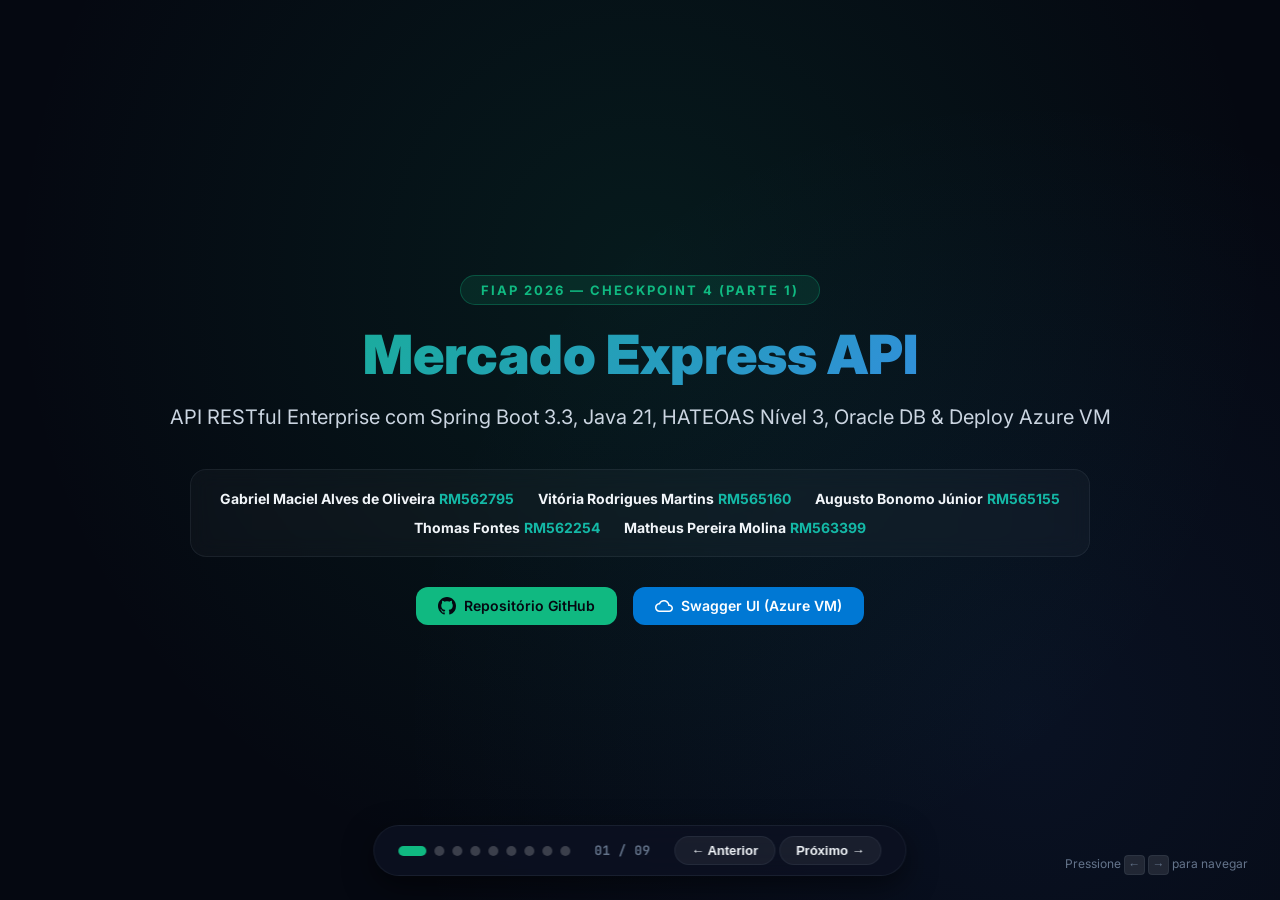
==== index.html @ 2fcf2239 "feat: adicionar site de apresentacao interativo em HTML" ====
<!DOCTYPE html>
<html lang="pt-BR">
<head>
  <meta charset="UTF-8">
  <meta name="viewport" content="width=device-width, initial-scale=1.0">
  <title>Mercado Express API — Apresentação Checkpoint 4 FIAP</title>
  <link rel="preconnect" href="https://fonts.googleapis.com">
  <link href="https://fonts.googleapis.com/css2?family=Inter:wght@300;400;500;600;700;800;900&family=JetBrains+Mono:wght@400;500;600&display=swap" rel="stylesheet">
  <style>
    *, *::before, *::after { box-sizing: border-box; margin: 0; padding: 0; }

    :root {
      --bg-primary: #050811;
      --bg-secondary: #0c1122;
      --bg-card: #121a30;
      --bg-code: #070b14;
      --text-primary: #f1f5f9;
      --text-secondary: #cbd5e1;
      --text-muted: #64748b;
      --accent-green: #10b981;
      --accent-teal: #14b8a6;
      --accent-blue: #3b82f6;
      --accent-purple: #a855f7;
      --accent-amber: #f59e0b;
      --accent-red: #ef4444;
      --gradient-brand: linear-gradient(135deg, #10b981, #3b82f6);
      --gradient-azure: linear-gradient(135deg, #0078d4, #00bcf2);
      --gradient-purple: linear-gradient(135deg, #a855f7, #ec4899);
      --border-subtle: rgba(148, 163, 184, 0.1);
      --shadow-glow: 0 0 50px rgba(16, 185, 129, 0.15);
    }

    html, body {
      width: 100%; height: 100%;
      font-family: 'Inter', -apple-system, sans-serif;
      background: var(--bg-primary);
      color: var(--text-primary);
      overflow: hidden;
    }

    .presentation {
      width: 100%; height: 100%;
      position: relative;
    }

    .slide {
      position: absolute;
      inset: 0;
      display: flex;
      flex-direction: column;
      justify-content: center;
      align-items: center;
      padding: 50px 80px;
      opacity: 0;
      transform: translateX(50px);
      transition: opacity 0.5s cubic-bezier(0.4, 0, 0.2, 1), transform 0.5s cubic-bezier(0.4, 0, 0.2, 1);
      pointer-events: none;
      overflow-y: auto;
    }

    .slide.active {
      opacity: 1;
      transform: translateX(0);
      pointer-events: all;
    }

    .slide-inner {
      max-width: 1150px;
      width: 100%;
    }

    /* ===== COVER SLIDE ===== */
    .slide-cover {
      text-align: center;
      background: radial-gradient(circle at 50% 30%, rgba(16, 185, 129, 0.1) 0%, transparent 70%),
                  radial-gradient(circle at 80% 80%, rgba(59, 130, 246, 0.08) 0%, transparent 50%);
    }

    .cover-badge {
      display: inline-block;
      padding: 6px 20px;
      border-radius: 50px;
      background: rgba(16, 185, 129, 0.12);
      border: 1px solid rgba(16, 185, 129, 0.3);
      color: var(--accent-green);
      font-size: 13px;
      font-weight: 700;
      letter-spacing: 2px;
      text-transform: uppercase;
      margin-bottom: 20px;
    }

    .cover-title {
      font-size: 54px;
      font-weight: 900;
      line-height: 1.1;
      background: var(--gradient-brand);
      -webkit-background-clip: text;
      -webkit-text-fill-color: transparent;
      margin-bottom: 16px;
    }

    .cover-subtitle {
      font-size: 20px;
      color: var(--text-secondary);
      font-weight: 400;
      line-height: 1.6;
      margin-bottom: 36px;
    }

    .cover-authors {
      display: flex;
      flex-wrap: wrap;
      justify-content: center;
      gap: 12px 24px;
      max-width: 900px;
      margin: 0 auto 30px auto;
      padding: 20px 28px;
      background: rgba(255, 255, 255, 0.03);
      border: 1px solid var(--border-subtle);
      border-radius: 16px;
      backdrop-filter: blur(10px);
    }

    .cover-author {
      font-size: 14px;
      color: var(--text-muted);
      font-weight: 500;
    }

    .cover-author strong {
      color: var(--text-primary);
    }

    .cover-author span {
      color: var(--accent-teal);
      font-weight: 700;
    }

    .cover-links {
      display: flex;
      justify-content: center;
      gap: 16px;
    }

    .btn-link {
      display: inline-flex;
      align-items: center;
      gap: 8px;
      padding: 10px 22px;
      border-radius: 12px;
      font-size: 14px;
      font-weight: 600;
      text-decoration: none;
      transition: all 0.3s ease;
    }

    .btn-primary {
      background: var(--accent-green);
      color: #050811;
    }

    .btn-primary:hover {
      box-shadow: 0 0 20px rgba(16, 185, 129, 0.4);
      transform: translateY(-2px);
    }

    .btn-azure {
      background: #0078d4;
      color: #fff;
    }

    .btn-azure:hover {
      box-shadow: 0 0 20px rgba(0, 120, 212, 0.4);
      transform: translateY(-2px);
    }

    /* ===== CONTENT SLIDES ===== */
    .section-label {
      font-size: 12px;
      font-weight: 800;
      letter-spacing: 3px;
      text-transform: uppercase;
      color: var(--accent-green);
      margin-bottom: 8px;
    }

    .slide-title {
      font-size: 34px;
      font-weight: 800;
      line-height: 1.2;
      margin-bottom: 24px;
    }

    .highlight-gradient {
      background: var(--gradient-brand);
      -webkit-background-clip: text;
      -webkit-text-fill-color: transparent;
    }

    .highlight-azure {
      background: var(--gradient-azure);
      -webkit-background-clip: text;
      -webkit-text-fill-color: transparent;
    }

    .cards-grid {
      display: grid;
      grid-template-columns: repeat(auto-fit, minmax(300px, 1fr));
      gap: 20px;
    }

    .card {
      background: var(--bg-card);
      border: 1px solid var(--border-subtle);
      border-radius: 16px;
      padding: 24px;
      transition: all 0.3s ease;
    }

    .card:hover {
      border-color: rgba(16, 185, 129, 0.3);
      transform: translateY(-4px);
      box-shadow: 0 10px 30px rgba(0, 0, 0, 0.3);
    }

    .card-icon {
      font-size: 32px;
      margin-bottom: 12px;
    }

    .card-title {
      font-size: 18px;
      font-weight: 700;
      margin-bottom: 8px;
      color: var(--text-primary);
    }

    .card-text {
      font-size: 14px;
      color: var(--text-secondary);
      line-height: 1.6;
    }

    /* Code Blocks */
    .code-container {
      background: var(--bg-code);
      border: 1px solid var(--border-subtle);
      border-radius: 12px;
      padding: 20px;
      font-family: 'JetBrains Mono', monospace;
      font-size: 13px;
      color: #94a3b8;
      overflow-x: auto;
      line-height: 1.6;
    }

    .code-keyword { color: #f43f5e; font-weight: 600; }
    .code-string { color: #10b981; }
    .code-number { color: #f59e0b; }
    .code-property { color: #38bdf8; }

    /* Tables */
    .tech-table {
      width: 100%;
      border-collapse: collapse;
      background: var(--bg-card);
      border-radius: 16px;
      overflow: hidden;
      border: 1px solid var(--border-subtle);
    }

    .tech-table th, .tech-table td {
      padding: 16px 20px;
      text-align: left;
      border-bottom: 1px solid var(--border-subtle);
      font-size: 14px;
    }

    .tech-table th {
      background: rgba(255, 255, 255, 0.04);
      color: var(--accent-green);
      font-weight: 700;
      text-transform: uppercase;
      font-size: 12px;
      letter-spacing: 1px;
    }

    .badge-method {
      padding: 4px 10px;
      border-radius: 6px;
      font-weight: 800;
      font-size: 11px;
      font-family: 'JetBrains Mono', monospace;
    }

    .get { background: rgba(59, 130, 246, 0.2); color: #60a5fa; border: 1px solid rgba(59, 130, 246, 0.4); }
    .post { background: rgba(16, 185, 129, 0.2); color: #34d399; border: 1px solid rgba(16, 185, 129, 0.4); }
    .put { background: rgba(245, 158, 11, 0.2); color: #fbbf24; border: 1px solid rgba(245, 158, 11, 0.4); }
    .patch { background: rgba(168, 85, 247, 0.2); color: #c084fc; border: 1px solid rgba(168, 85, 247, 0.4); }
    .delete { background: rgba(239, 68, 68, 0.2); color: #f87171; border: 1px solid rgba(239, 68, 68, 0.4); }

    /* Images grid */
    .img-grid {
      display: grid;
      grid-template-columns: repeat(auto-fit, minmax(320px, 1fr));
      gap: 16px;
    }

    .img-card {
      background: var(--bg-card);
      border: 1px solid var(--border-subtle);
      border-radius: 12px;
      overflow: hidden;
    }

    .img-card img {
      width: 100%;
      height: 180px;
      object-fit: cover;
      border-bottom: 1px solid var(--border-subtle);
    }

    .img-caption {
      padding: 12px 16px;
      font-size: 13px;
      font-weight: 600;
      color: var(--text-secondary);
    }

    /* Navigation Bar */
    .nav-bar {
      position: absolute;
      bottom: 24px;
      left: 50%;
      transform: translateX(-50%);
      display: flex;
      align-items: center;
      gap: 24px;
      background: rgba(12, 17, 34, 0.85);
      border: 1px solid var(--border-subtle);
      padding: 10px 24px;
      border-radius: 50px;
      backdrop-filter: blur(16px);
      box-shadow: 0 10px 30px rgba(0, 0, 0, 0.5);
      z-index: 100;
    }

    .nav-dots {
      display: flex;
      gap: 8px;
    }

    .nav-dot {
      width: 10px;
      height: 10px;
      border-radius: 50%;
      background: rgba(255, 255, 255, 0.2);
      cursor: pointer;
      transition: all 0.3s ease;
    }

    .nav-dot.active {
      background: var(--accent-green);
      width: 28px;
      border-radius: 10px;
    }

    .nav-counter {
      font-size: 13px;
      font-weight: 700;
      color: var(--text-muted);
      font-family: 'JetBrains Mono', monospace;
    }

    .nav-btn {
      background: rgba(255, 255, 255, 0.06);
      border: 1px solid var(--border-subtle);
      color: var(--text-primary);
      padding: 6px 16px;
      border-radius: 20px;
      font-size: 13px;
      font-weight: 600;
      cursor: pointer;
      transition: all 0.2s ease;
    }

    .nav-btn:hover {
      background: rgba(16, 185, 129, 0.2);
      color: var(--accent-green);
      border-color: rgba(16, 185, 129, 0.4);
    }

    .kbd-hint {
      position: absolute;
      bottom: 28px;
      right: 32px;
      font-size: 12px;
      color: var(--text-muted);
    }

    kbd {
      background: rgba(255, 255, 255, 0.1);
      padding: 2px 6px;
      border-radius: 4px;
      border: 1px solid var(--border-subtle);
      font-family: monospace;
    }
  </style>
</head>
<body>

  <div class="presentation">

    <!-- ========== SLIDE 1: CAPA ========== -->
    <div class="slide slide-cover active">
      <div class="slide-inner">
        <div class="cover-badge">FIAP 2026 — Checkpoint 4 (Parte 1)</div>
        <h1 class="cover-title">Mercado Express API</h1>
        <p class="cover-subtitle">API RESTful Enterprise com Spring Boot 3.3, Java 21, HATEOAS Nível 3, Oracle DB & Deploy Azure VM</p>
        
        <div class="cover-authors">
          <div class="cover-author"><strong>Gabriel Maciel Alves de Oliveira</strong> <span>RM562795</span></div>
          <div class="cover-author"><strong>Vitória Rodrigues Martins</strong> <span>RM565160</span></div>
          <div class="cover-author"><strong>Augusto Bonomo Júnior</strong> <span>RM565155</span></div>
          <div class="cover-author"><strong>Thomas Fontes</strong> <span>RM562254</span></div>
          <div class="cover-author"><strong>Matheus Pereira Molina</strong> <span>RM563399</span></div>
        </div>

        <div class="cover-links">
          <a href="https://github.com/Gabriel-Maciel06/CpJava4.git" target="_blank" class="btn-link btn-primary">
            <svg width="18" height="18" fill="currentColor" viewBox="0 0 24 24"><path d="M12 0C5.37 0 0 5.37 0 12c0 5.31 3.435 9.795 8.205 11.385.6.105.825-.255.825-.57 0-.285-.015-1.23-.015-2.235-3.015.555-3.795-.735-4.035-1.41-.135-.345-.72-1.41-1.23-1.695-.42-.225-1.02-.78-.015-.795.945-.015 1.62.87 1.845 1.23 1.08 1.815 2.805 1.305 3.495.99.105-.78.42-1.305.765-1.605-2.67-.3-5.46-1.335-5.46-5.925 0-1.305.465-2.385 1.23-3.225-.12-.3-.54-1.53.12-3.18 0 0 1.005-.315 3.3 1.23.96-.27 1.98-.405 3-.405s2.04.135 3 .405c2.295-1.56 3.3-1.23 3.3-1.23.66 1.65.24 2.88.12 3.18.765.84 1.23 1.905 1.23 3.225 0 4.605-2.805 5.625-5.475 5.925.435.375.81 1.095.81 2.22 0 1.605-.015 2.895-.015 3.3 0 .315.225.69.825.57A12.02 12.02 0 0024 12c0-6.63-5.37-12-12-12z"/></svg>
            Repositório GitHub
          </a>
          <a href="http://57.156.33.102:8082/swagger-ui.html" target="_blank" class="btn-link btn-azure">
            <svg width="18" height="18" fill="currentColor" viewBox="0 0 24 24"><path d="M19.35 10.04C18.67 6.59 15.64 4 12 4 9.11 4 6.6 5.64 5.35 8.04 2.34 8.36 0 10.91 0 14c0 3.31 2.69 6 6 6h13c2.76 0 5-2.24 5-5 0-2.64-2.05-4.78-4.65-4.96zM19 18H6c-2.21 0-4-1.79-4-4 0-2.05 1.53-3.76 3.56-3.97l1.07-.11.5-.95C8.08 7.14 9.94 6 12 6c2.62 0 4.88 1.86 5.39 4.43l.3 1.5 1.53.11c1.56.1 2.78 1.41 2.78 2.96 0 1.65-1.35 3-3 3z"/></svg>
            Swagger UI (Azure VM)
          </a>
        </div>
      </div>
    </div>

    <!-- ========== SLIDE 2: VISÃO GERAL ========== -->
    <div class="slide">
      <div class="slide-inner">
        <div class="section-label">01 // ESCOPO DO PROJETO</div>
        <h2 class="slide-title">Visão Geral & Requisitos <span class="highlight-gradient">Mercado Express</span></h2>
        <div class="cards-grid">
          <div class="card">
            <div class="card-icon">🛒</div>
            <div class="card-title">Domínio de Negócio</div>
            <div class="card-text">API completa de gestão de estoque para redes de mercado express de conveniência (produtos de limpeza, hortifruti, vestuário, brinquedos e alimentos).</div>
          </div>
          <div class="card">
            <div class="card-icon">⚡</div>
            <div class="card-title">Porta Obrigatória & Servidor</div>
            <div class="card-text">Servidor web Tomcat configurado na porta <strong>8082</strong> (<span class="inline-code">server.port=8082</span>) atendendo todas as chamadas HTTP.</div>
          </div>
          <div class="card">
            <div class="card-icon">🎯</div>
            <div class="card-title">Operações CRUD Completas</div>
            <div class="card-text">Endpoints em <span class="inline-code">/mercado</span> contemplando todas as operações: Create (POST), Read (GET), Update (PUT/PATCH) e Delete (DELETE).</div>
          </div>
        </div>
      </div>
    </div>

    <!-- ========== SLIDE 3: TECNOLOGIAS ========== -->
    <div class="slide">
      <div class="slide-inner">
        <div class="section-label">02 // STACK TECNOLÓGICA</div>
        <h2 class="slide-title">Ecossistema Spring & <span class="highlight-gradient">Engenharia Java 21</span></h2>
        <table class="tech-table">
          <thead>
            <tr>
              <th>Tecnologia / Framework</th>
              <th>Versão</th>
              <th>Papel na Arquitetura</th>
            </tr>
          </thead>
          <tbody>
            <tr>
              <td><strong>Java LTS</strong></td>
              <td><span class="badge-method get">21.0</span></td>
              <td>Linguagem base com recursos modernos de produtividade.</td>
            </tr>
            <tr>
              <td><strong>Spring Boot (Maven)</strong></td>
              <td><span class="badge-method post">3.3.4</span></td>
              <td>Framework base para rápida inicialização de microsserviços.</td>
            </tr>
            <tr>
              <td><strong>Spring HATEOAS</strong></td>
              <td><span class="badge-method put">RepresentationModel</span></td>
              <td>Suporte a Hipermídia e Nível 3 de Maturidade RESTful.</td>
            </tr>
            <tr>
              <td><strong>Lombok</strong></td>
              <td><span class="badge-method patch">1.18.46</span></td>
              <td>Injeção declarativa de Getters, Setters, Builders e Construtores.</td>
            </tr>
            <tr>
              <td><strong>Oracle Data JPA / H2</strong></td>
              <td><span class="badge-method get">OJDBC11</span></td>
              <td>Mapeamento objeto-relacional com fallback transparente para H2.</td>
            </tr>
            <tr>
              <td><strong>OpenAPI / Swagger UI</strong></td>
              <td><span class="badge-method delete">v3.0</span></td>
              <td>Documentação interativa e testes de endpoints no navegador.</td>
            </tr>
          </tbody>
        </table>
      </div>
    </div>

    <!-- ========== SLIDE 4: HATEOAS MATURIDADE NÍVEL 3 ========== -->
    <div class="slide">
      <div class="slide-inner">
        <div class="section-label">03 // MATURIDADE REST</div>
        <h2 class="slide-title">HATEOAS Nível 3 com <span class="highlight-gradient">MercadoModelAssembler</span></h2>
        <div class="cards-grid">
          <div class="card">
            <div class="card-icon">🏛️</div>
            <div class="card-title">Arquitetura Limpa (Clean Code)</div>
            <div class="card-text">A lógica de geração dos links hipermídia foi 100% desacoplada da camada de serviço e isolada na classe dedicada <span class="inline-code">MercadoModelAssembler</span>.</div>
          </div>
          <div class="card">
            <div class="card-icon">🔗</div>
            <div class="card-title">Hiperlinks Dinâmicos (_links)</div>
            <div class="card-text">Cada produto retornado contém os links RESTful: <span class="inline-code">self</span>, <span class="inline-code">todos-produtos</span>, <span class="inline-code">atualizar</span>, <span class="inline-code">atualizar-parcial</span> e <span class="inline-code">deletar</span>.</div>
          </div>
        </div>
      </div>
    </div>

    <!-- ========== SLIDE 5: MODELO E BANCO ORACLE ========== -->
    <div class="slide">
      <div class="slide-inner">
        <div class="section-label">04 // PERSISTÊNCIA DE DADOS</div>
        <h2 class="slide-title">Tabela Oracle <span class="highlight-gradient">TDS_TB_MERCADO</span></h2>
        <div class="code-container">
<span class="code-keyword">CREATE TABLE</span> TDS_TB_MERCADO (
    ID <span class="code-keyword">NUMBER</span>(19) <span class="code-keyword">DEFAULT</span> SQ_TDS_MERCADO.NEXTVAL <span class="code-keyword">PRIMARY KEY</span>,
    NOME <span class="code-keyword">VARCHAR2</span>(100) <span class="code-keyword">NOT NULL</span>,
    TIPO <span class="code-keyword">VARCHAR2</span>(50) <span class="code-keyword">NOT NULL</span>,   <span class="code-string">-- Ex: Limpeza, Alimentos, Vestuário, Brinquedos</span>
    SETOR <span class="code-keyword">VARCHAR2</span>(50) <span class="code-keyword">NOT NULL</span>,  <span class="code-string">-- Ex: Higiene e Limpeza, Hortifruti, Bazar</span>
    TAMANHO <span class="code-keyword">VARCHAR2</span>(30) <span class="code-keyword">NOT NULL</span>,<span class="code-string">-- Ex: 500ml, 1kg, Grande, Único</span>
    PRECO <span class="code-keyword">NUMBER</span>(10, 2) <span class="code-keyword">NOT NULL</span>,
    <span class="code-keyword">CONSTRAINT</span> CK_PRECO_POSITIVO <span class="code-keyword">CHECK</span> (PRECO > 0)
);
        </div>
      </div>
    </div>

    <!-- ========== SLIDE 6: ENDPOINTS CRUD ========== -->
    <div class="slide">
      <div class="slide-inner">
        <div class="section-label">05 // ENDPOINTS HTTP</div>
        <h2 class="slide-title">Mapeamento de Rotas <span class="highlight-gradient">CRUD (/mercado)</span></h2>
        <table class="tech-table">
          <thead>
            <tr>
              <th>Verbo</th>
              <th>Endpoint</th>
              <th>Status Code</th>
              <th>Descrição do Recurso</th>
            </tr>
          </thead>
          <tbody>
            <tr>
              <td><span class="badge-method get">GET</span></td>
              <td><span class="inline-code">/mercado</span></td>
              <td><span class="code-number">200 OK</span></td>
              <td>Lista todos os produtos com links HATEOAS (filtro opcional <span class="inline-code">?tipo=...</span>).</td>
            </tr>
            <tr>
              <td><span class="badge-method get">GET</span></td>
              <td><span class="inline-code">/mercado/{id}</span></td>
              <td><span class="code-number">200 OK</span></td>
              <td>Consulta produto por ID no banco de dados.</td>
            </tr>
            <tr>
              <td><span class="badge-method post">POST</span></td>
              <td><span class="inline-code">/mercado</span></td>
              <td><span class="code-number">201 Created</span></td>
              <td>Cadastra novo produto e retorna Header <span class="inline-code">Location</span>.</td>
            </tr>
            <tr>
              <td><span class="badge-method put">PUT</span></td>
              <td><span class="inline-code">/mercado/{id}</span></td>
              <td><span class="code-number">200 OK</span></td>
              <td>Atualização completa de todos os atributos.</td>
            </tr>
            <tr>
              <td><span class="badge-method patch">PATCH</span></td>
              <td><span class="inline-code">/mercado/{id}</span></td>
              <td><span class="code-number">200 OK</span></td>
              <td>Atualização parcial pontual de campos como preço.</td>
            </tr>
            <tr>
              <td><span class="badge-method delete">DELETE</span></td>
              <td><span class="inline-code">/mercado/{id}</span></td>
              <td><span class="code-number">204 No Content</span></td>
              <td>Remove produto por ID no banco Oracle.</td>
            </tr>
          </tbody>
        </table>
      </div>
    </div>

    <!-- ========== SLIDE 7: DEPLOY AZURE VM & DOCKER ========== -->
    <div class="slide">
      <div class="slide-inner">
        <div class="section-label">06 // CLOUD & DEPLOY</div>
        <h2 class="slide-title">Conteinerização & <span class="highlight-azure">Azure Virtual Machine</span></h2>
        <div class="cards-grid">
          <div class="card">
            <div class="card-icon">☁️</div>
            <div class="card-title">VM Azure (AlmaLinux 10)</div>
            <div class="card-text">Instância <span class="inline-code">vm-linux-free</span> implantada no IP público <strong>57.156.33.102</strong> na região <span class="inline-code">chilecentral</span>.</div>
          </div>
          <div class="card">
            <div class="card-icon">🐳</div>
            <div class="card-title">Docker Multi-Stage</div>
            <div class="card-text">Build otimizado isolando o empacotamento Maven do ambiente de execução minimalista Java 21 JRE.</div>
          </div>
          <div class="card">
            <div class="card-icon">🌐</div>
            <div class="card-title">Acesso em Produção</div>
            <div class="card-text">Swagger UI disponível ao vivo no link público: <br><a href="http://57.156.33.102:8082/swagger-ui.html" target="_blank" style="color:var(--accent-teal)">http://57.156.33.102:8082/swagger-ui.html</a></div>
          </div>
        </div>
      </div>
    </div>

    <!-- ========== SLIDE 8: EVIDÊNCIAS DE TESTES ========== -->
    <div class="slide">
      <div class="slide-inner">
        <div class="section-label">07 // EVIDÊNCIAS DE TESTES</div>
        <h2 class="slide-title">Validação Real dos <span class="highlight-gradient">Endpoints (Swagger UI)</span></h2>
        <div class="img-grid">
          <div class="img-card">
            <img src="docs/images/swagger_post_201.png" alt="POST 201 Created">
            <div class="img-caption">1. POST /mercado — 201 Created & Header Location</div>
          </div>
          <div class="img-card">
            <img src="docs/images/swagger_get_hateoas.png" alt="GET HATEOAS">
            <div class="img-caption">2. JSON Response com Links HATEOAS (_links)</div>
          </div>
          <div class="img-card">
            <img src="docs/images/swagger_delete_204.png" alt="DELETE 204 No Content">
            <div class="img-caption">3. DELETE /mercado/{id} — 204 No Content</div>
          </div>
        </div>
      </div>
    </div>

    <!-- ========== SLIDE 9: CONCLUSÃO ========== -->
    <div class="slide">
      <div class="slide-inner" style="text-align:center">
        <div class="section-label">08 // CONCLUSÃO</div>
        <h2 class="slide-title">Projeto Concluído com <span class="highlight-gradient">100% de Conformidade</span></h2>
        <div class="cards-grid" style="margin-bottom:30px">
          <div class="card">
            <div class="card-icon">📦</div>
            <div class="card-title">Pacote de Submissão</div>
            <div class="card-text">Arquivo <span class="inline-code">562795 - Gabriel Maciel Alves de Oliveira - Checkpoint 4.zip</span> gerado na Área de Trabalho.</div>
          </div>
          <div class="card">
            <div class="card-icon">🚀</div>
            <div class="card-title">Repositório GitHub</div>
            <div class="card-text">Código-fonte commitado e sincronizado no repositório público: <a href="https://github.com/Gabriel-Maciel06/CpJava4.git" target="_blank" style="color:var(--accent-green)">CpJava4.git</a></div>
          </div>
        </div>
        <a href="http://57.156.33.102:8082/swagger-ui.html" target="_blank" class="btn-link btn-primary" style="font-size:16px; padding:14px 32px">
          🚀 Acessar Swagger UI na Nuvem Azure
        </a>
      </div>
    </div>

  </div>

  <!-- Navigation -->
  <div class="nav-bar">
    <div class="nav-dots" id="navDots"></div>
    <div class="nav-counter" id="navCounter">01 / 09</div>
    <div class="nav-buttons">
      <button class="nav-btn" id="prevBtn" onclick="changeSlide(-1)">← Anterior</button>
      <button class="nav-btn" id="nextBtn" onclick="changeSlide(1)">Próximo →</button>
    </div>
  </div>
  <div class="kbd-hint">Pressione <kbd>←</kbd> <kbd>→</kbd> para navegar</div>

  <script>
    const slides = document.querySelectorAll('.slide');
    const totalSlides = slides.length;
    let currentSlide = 0;

    const dotsContainer = document.getElementById('navDots');
    for (let i = 0; i < totalSlides; i++) {
      const dot = document.createElement('div');
      dot.className = 'nav-dot' + (i === 0 ? ' active' : '');
      dot.onclick = () => goToSlide(i);
      dotsContainer.appendChild(dot);
    }

    function updateSlide() {
      slides.forEach((s, i) => s.classList.toggle('active', i === currentSlide));
      document.querySelectorAll('.nav-dot').forEach((d, i) => d.classList.toggle('active', i === currentSlide));
      document.getElementById('navCounter').textContent = String(currentSlide + 1).padStart(2, '0') + ' / ' + String(totalSlides).padStart(2, '0');
    }

    function changeSlide(dir) {
      currentSlide = Math.max(0, Math.min(totalSlides - 1, currentSlide + dir));
      updateSlide();
    }

    function goToSlide(index) {
      currentSlide = index;
      updateSlide();
    }

    document.addEventListener('keydown', e => {
      if (e.key === 'ArrowRight' || e.key === ' ') { e.preventDefault(); changeSlide(1); }
      if (e.key === 'ArrowLeft') { e.preventDefault(); changeSlide(-1); }
    });

    let touchStartX = 0;
    document.addEventListener('touchstart', e => touchStartX = e.touches[0].clientX);
    document.addEventListener('touchend', e => {
      const diff = touchStartX - e.changedTouches[0].clientX;
      if (Math.abs(diff) > 50) changeSlide(diff > 0 ? 1 : -1);
    });
  </script>
</body>
</html>
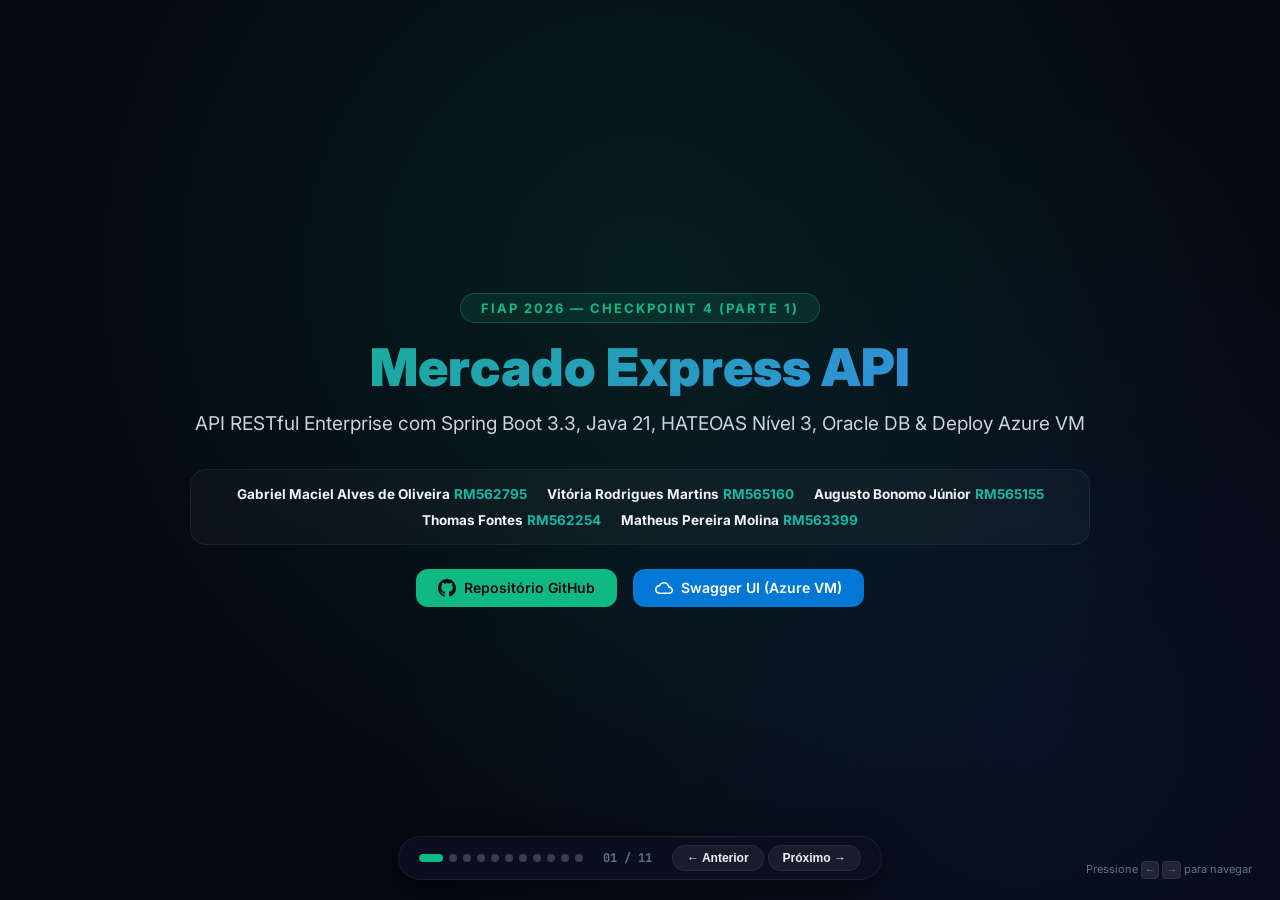
==== commit 06854c99: "docs: atualizar slides com apresentacao detalhada camada por camada" ====
--- a/index.html
+++ b/index.html
@@ -50,10 +50,10 @@
       flex-direction: column;
       justify-content: center;
       align-items: center;
-      padding: 50px 80px;
+      padding: 40px 60px;
       opacity: 0;
       transform: translateX(50px);
-      transition: opacity 0.5s cubic-bezier(0.4, 0, 0.2, 1), transform 0.5s cubic-bezier(0.4, 0, 0.2, 1);
+      transition: opacity 0.4s cubic-bezier(0.4, 0, 0.2, 1), transform 0.4s cubic-bezier(0.4, 0, 0.2, 1);
       pointer-events: none;
       overflow-y: auto;
     }
@@ -72,7 +72,7 @@
     /* ===== COVER SLIDE ===== */
     .slide-cover {
       text-align: center;
-      background: radial-gradient(circle at 50% 30%, rgba(16, 185, 129, 0.1) 0%, transparent 70%),
+      background: radial-gradient(circle at 50% 30%, rgba(16, 185, 129, 0.12) 0%, transparent 70%),
                   radial-gradient(circle at 80% 80%, rgba(59, 130, 246, 0.08) 0%, transparent 50%);
     }
 
@@ -87,35 +87,35 @@
       font-weight: 700;
       letter-spacing: 2px;
       text-transform: uppercase;
-      margin-bottom: 20px;
+      margin-bottom: 16px;
     }
 
     .cover-title {
-      font-size: 54px;
+      font-size: 52px;
       font-weight: 900;
       line-height: 1.1;
       background: var(--gradient-brand);
       -webkit-background-clip: text;
       -webkit-text-fill-color: transparent;
-      margin-bottom: 16px;
+      margin-bottom: 14px;
     }
 
     .cover-subtitle {
-      font-size: 20px;
+      font-size: 19px;
       color: var(--text-secondary);
       font-weight: 400;
-      line-height: 1.6;
-      margin-bottom: 36px;
+      line-height: 1.5;
+      margin-bottom: 30px;
     }
 
     .cover-authors {
       display: flex;
       flex-wrap: wrap;
       justify-content: center;
-      gap: 12px 24px;
+      gap: 10px 20px;
       max-width: 900px;
-      margin: 0 auto 30px auto;
-      padding: 20px 28px;
+      margin: 0 auto 24px auto;
+      padding: 16px 24px;
       background: rgba(255, 255, 255, 0.03);
       border: 1px solid var(--border-subtle);
       border-radius: 16px;
@@ -123,7 +123,7 @@
     }
 
     .cover-author {
-      font-size: 14px;
+      font-size: 13.5px;
       color: var(--text-muted);
       font-weight: 500;
     }
@@ -182,14 +182,14 @@
       letter-spacing: 3px;
       text-transform: uppercase;
       color: var(--accent-green);
-      margin-bottom: 8px;
+      margin-bottom: 6px;
     }
 
     .slide-title {
-      font-size: 34px;
+      font-size: 32px;
       font-weight: 800;
       line-height: 1.2;
-      margin-bottom: 24px;
+      margin-bottom: 20px;
     }
 
     .highlight-gradient {
@@ -204,42 +204,97 @@
       -webkit-text-fill-color: transparent;
     }
 
+    .highlight-purple {
+      background: var(--gradient-purple);
+      -webkit-background-clip: text;
+      -webkit-text-fill-color: transparent;
+    }
+
     .cards-grid {
       display: grid;
       grid-template-columns: repeat(auto-fit, minmax(300px, 1fr));
-      gap: 20px;
+      gap: 16px;
     }
 
     .card {
       background: var(--bg-card);
       border: 1px solid var(--border-subtle);
-      border-radius: 16px;
-      padding: 24px;
+      border-radius: 14px;
+      padding: 20px;
       transition: all 0.3s ease;
     }
 
     .card:hover {
       border-color: rgba(16, 185, 129, 0.3);
-      transform: translateY(-4px);
+      transform: translateY(-3px);
       box-shadow: 0 10px 30px rgba(0, 0, 0, 0.3);
     }
 
     .card-icon {
-      font-size: 32px;
-      margin-bottom: 12px;
+      font-size: 28px;
+      margin-bottom: 10px;
     }
 
     .card-title {
-      font-size: 18px;
+      font-size: 17px;
       font-weight: 700;
-      margin-bottom: 8px;
+      margin-bottom: 6px;
       color: var(--text-primary);
     }
 
     .card-text {
-      font-size: 14px;
+      font-size: 13.5px;
       color: var(--text-secondary);
       line-height: 1.6;
+    }
+
+    /* Flow Box & Architecture Steps */
+    .flow-diagram {
+      background: var(--bg-code);
+      border: 1px solid var(--border-subtle);
+      border-radius: 14px;
+      padding: 20px;
+      font-family: 'JetBrains Mono', monospace;
+      font-size: 12.5px;
+      line-height: 1.5;
+      color: #94a3b8;
+      overflow-x: auto;
+    }
+
+    .flow-step-banner {
+      display: flex;
+      align-items: center;
+      gap: 16px;
+      background: rgba(16, 185, 129, 0.08);
+      border: 1px solid rgba(16, 185, 129, 0.25);
+      border-radius: 12px;
+      padding: 14px 20px;
+      margin-bottom: 20px;
+    }
+
+    .step-number-badge {
+      background: var(--accent-green);
+      color: #050811;
+      font-weight: 900;
+      font-size: 16px;
+      width: 38px;
+      height: 38px;
+      border-radius: 10px;
+      display: flex;
+      align-items: center;
+      justify-content: center;
+      flex-shrink: 0;
+    }
+
+    .step-banner-info h3 {
+      font-size: 16px;
+      font-weight: 800;
+      color: var(--text-primary);
+    }
+
+    .step-banner-info p {
+      font-size: 13px;
+      color: var(--text-secondary);
     }
 
     /* Code Blocks */
@@ -247,34 +302,36 @@
       background: var(--bg-code);
       border: 1px solid var(--border-subtle);
       border-radius: 12px;
-      padding: 20px;
+      padding: 18px;
       font-family: 'JetBrains Mono', monospace;
-      font-size: 13px;
+      font-size: 12.5px;
       color: #94a3b8;
       overflow-x: auto;
-      line-height: 1.6;
+      line-height: 1.5;
     }
 
     .code-keyword { color: #f43f5e; font-weight: 600; }
     .code-string { color: #10b981; }
     .code-number { color: #f59e0b; }
     .code-property { color: #38bdf8; }
+    .code-comment { color: #64748b; font-style: italic; }
+    .code-annotation { color: #c084fc; font-weight: 600; }
 
     /* Tables */
     .tech-table {
       width: 100%;
       border-collapse: collapse;
       background: var(--bg-card);
-      border-radius: 16px;
+      border-radius: 14px;
       overflow: hidden;
       border: 1px solid var(--border-subtle);
     }
 
     .tech-table th, .tech-table td {
-      padding: 16px 20px;
+      padding: 14px 18px;
       text-align: left;
       border-bottom: 1px solid var(--border-subtle);
-      font-size: 14px;
+      font-size: 13.5px;
     }
 
     .tech-table th {
@@ -282,7 +339,7 @@
       color: var(--accent-green);
       font-weight: 700;
       text-transform: uppercase;
-      font-size: 12px;
+      font-size: 11px;
       letter-spacing: 1px;
     }
 
@@ -303,7 +360,7 @@
     /* Images grid */
     .img-grid {
       display: grid;
-      grid-template-columns: repeat(auto-fit, minmax(320px, 1fr));
+      grid-template-columns: repeat(auto-fit, minmax(300px, 1fr));
       gap: 16px;
     }
 
@@ -316,14 +373,14 @@
 
     .img-card img {
       width: 100%;
-      height: 180px;
+      height: 160px;
       object-fit: cover;
       border-bottom: 1px solid var(--border-subtle);
     }
 
     .img-caption {
-      padding: 12px 16px;
-      font-size: 13px;
+      padding: 10px 14px;
+      font-size: 12.5px;
       font-weight: 600;
       color: var(--text-secondary);
     }
@@ -331,15 +388,15 @@
     /* Navigation Bar */
     .nav-bar {
       position: absolute;
-      bottom: 24px;
+      bottom: 20px;
       left: 50%;
       transform: translateX(-50%);
       display: flex;
       align-items: center;
-      gap: 24px;
-      background: rgba(12, 17, 34, 0.85);
+      gap: 20px;
+      background: rgba(12, 17, 34, 0.88);
       border: 1px solid var(--border-subtle);
-      padding: 10px 24px;
+      padding: 8px 20px;
       border-radius: 50px;
       backdrop-filter: blur(16px);
       box-shadow: 0 10px 30px rgba(0, 0, 0, 0.5);
@@ -348,12 +405,12 @@
 
     .nav-dots {
       display: flex;
-      gap: 8px;
+      gap: 6px;
     }
 
     .nav-dot {
-      width: 10px;
-      height: 10px;
+      width: 8px;
+      height: 8px;
       border-radius: 50%;
       background: rgba(255, 255, 255, 0.2);
       cursor: pointer;
@@ -362,12 +419,12 @@
 
     .nav-dot.active {
       background: var(--accent-green);
-      width: 28px;
+      width: 24px;
       border-radius: 10px;
     }
 
     .nav-counter {
-      font-size: 13px;
+      font-size: 12px;
       font-weight: 700;
       color: var(--text-muted);
       font-family: 'JetBrains Mono', monospace;
@@ -377,9 +434,9 @@
       background: rgba(255, 255, 255, 0.06);
       border: 1px solid var(--border-subtle);
       color: var(--text-primary);
-      padding: 6px 16px;
+      padding: 5px 14px;
       border-radius: 20px;
-      font-size: 13px;
+      font-size: 12px;
       font-weight: 600;
       cursor: pointer;
       transition: all 0.2s ease;
@@ -393,18 +450,27 @@
 
     .kbd-hint {
       position: absolute;
-      bottom: 28px;
-      right: 32px;
-      font-size: 12px;
+      bottom: 24px;
+      right: 28px;
+      font-size: 11px;
       color: var(--text-muted);
     }
 
     kbd {
       background: rgba(255, 255, 255, 0.1);
-      padding: 2px 6px;
+      padding: 2px 5px;
       border-radius: 4px;
       border: 1px solid var(--border-subtle);
       font-family: monospace;
+    }
+
+    .inline-code {
+      background: rgba(255, 255, 255, 0.08);
+      color: var(--accent-teal);
+      padding: 2px 6px;
+      border-radius: 4px;
+      font-family: 'JetBrains Mono', monospace;
+      font-size: 12px;
     }
   </style>
 </head>
@@ -449,197 +515,255 @@
           <div class="card">
             <div class="card-icon">🛒</div>
             <div class="card-title">Domínio de Negócio</div>
-            <div class="card-text">API completa de gestão de estoque para redes de mercado express de conveniência (produtos de limpeza, hortifruti, vestuário, brinquedos e alimentos).</div>
+            <div class="card-text">API completa para redes de mercado express (produtos de limpeza, hortifruti, vestuário, brinquedos e alimentos).</div>
           </div>
           <div class="card">
             <div class="card-icon">⚡</div>
-            <div class="card-title">Porta Obrigatória & Servidor</div>
-            <div class="card-text">Servidor web Tomcat configurado na porta <strong>8082</strong> (<span class="inline-code">server.port=8082</span>) atendendo todas as chamadas HTTP.</div>
+            <div class="card-title">Porta 8082 & Lombok</div>
+            <div class="card-text">Execução em <span class="inline-code">server.port=8082</span> e Lombok 1.18.46 nativo no Maven eliminando código boilerplate.</div>
           </div>
           <div class="card">
             <div class="card-icon">🎯</div>
-            <div class="card-title">Operações CRUD Completas</div>
-            <div class="card-text">Endpoints em <span class="inline-code">/mercado</span> contemplando todas as operações: Create (POST), Read (GET), Update (PUT/PATCH) e Delete (DELETE).</div>
-          </div>
-        </div>
-      </div>
-    </div>
-
-    <!-- ========== SLIDE 3: TECNOLOGIAS ========== -->
-    <div class="slide">
-      <div class="slide-inner">
-        <div class="section-label">02 // STACK TECNOLÓGICA</div>
-        <h2 class="slide-title">Ecossistema Spring & <span class="highlight-gradient">Engenharia Java 21</span></h2>
-        <table class="tech-table">
-          <thead>
-            <tr>
-              <th>Tecnologia / Framework</th>
-              <th>Versão</th>
-              <th>Papel na Arquitetura</th>
-            </tr>
-          </thead>
-          <tbody>
-            <tr>
-              <td><strong>Java LTS</strong></td>
-              <td><span class="badge-method get">21.0</span></td>
-              <td>Linguagem base com recursos modernos de produtividade.</td>
-            </tr>
-            <tr>
-              <td><strong>Spring Boot (Maven)</strong></td>
-              <td><span class="badge-method post">3.3.4</span></td>
-              <td>Framework base para rápida inicialização de microsserviços.</td>
-            </tr>
-            <tr>
-              <td><strong>Spring HATEOAS</strong></td>
-              <td><span class="badge-method put">RepresentationModel</span></td>
-              <td>Suporte a Hipermídia e Nível 3 de Maturidade RESTful.</td>
-            </tr>
-            <tr>
-              <td><strong>Lombok</strong></td>
-              <td><span class="badge-method patch">1.18.46</span></td>
-              <td>Injeção declarativa de Getters, Setters, Builders e Construtores.</td>
-            </tr>
-            <tr>
-              <td><strong>Oracle Data JPA / H2</strong></td>
-              <td><span class="badge-method get">OJDBC11</span></td>
-              <td>Mapeamento objeto-relacional com fallback transparente para H2.</td>
-            </tr>
-            <tr>
-              <td><strong>OpenAPI / Swagger UI</strong></td>
-              <td><span class="badge-method delete">v3.0</span></td>
-              <td>Documentação interativa e testes de endpoints no navegador.</td>
-            </tr>
-          </tbody>
-        </table>
-      </div>
-    </div>
-
-    <!-- ========== SLIDE 4: HATEOAS MATURIDADE NÍVEL 3 ========== -->
-    <div class="slide">
-      <div class="slide-inner">
-        <div class="section-label">03 // MATURIDADE REST</div>
-        <h2 class="slide-title">HATEOAS Nível 3 com <span class="highlight-gradient">MercadoModelAssembler</span></h2>
-        <div class="cards-grid">
-          <div class="card">
-            <div class="card-icon">🏛️</div>
-            <div class="card-title">Arquitetura Limpa (Clean Code)</div>
-            <div class="card-text">A lógica de geração dos links hipermídia foi 100% desacoplada da camada de serviço e isolada na classe dedicada <span class="inline-code">MercadoModelAssembler</span>.</div>
-          </div>
-          <div class="card">
-            <div class="card-icon">🔗</div>
-            <div class="card-title">Hiperlinks Dinâmicos (_links)</div>
-            <div class="card-text">Cada produto retornado contém os links RESTful: <span class="inline-code">self</span>, <span class="inline-code">todos-produtos</span>, <span class="inline-code">atualizar</span>, <span class="inline-code">atualizar-parcial</span> e <span class="inline-code">deletar</span>.</div>
-          </div>
-        </div>
-      </div>
-    </div>
-
-    <!-- ========== SLIDE 5: MODELO E BANCO ORACLE ========== -->
-    <div class="slide">
-      <div class="slide-inner">
-        <div class="section-label">04 // PERSISTÊNCIA DE DADOS</div>
-        <h2 class="slide-title">Tabela Oracle <span class="highlight-gradient">TDS_TB_MERCADO</span></h2>
+            <div class="card-title">Maturidade REST Nível 3</div>
+            <div class="card-text">HATEOAS completo desacoplado via <span class="inline-code">MercadoModelAssembler</span> com navegação hipermídia dinânica.</div>
+          </div>
+        </div>
+      </div>
+    </div>
+
+    <!-- ========== SLIDE 3: FLUXO COMPLETO DA ARQUITETURA ========== -->
+    <div class="slide">
+      <div class="slide-inner">
+        <div class="section-label">02 // FLUXO DA ARQUITETURA</div>
+        <h2 class="slide-title">Jornada de uma Requisição <span class="highlight-gradient">Passo a Passo</span></h2>
+        <div class="flow-diagram">
+[ Cliente / Browser / Postman ]
+               │
+               ▼  (1. HTTP POST /mercado na Porta 8082)
+┌─────────────────────────────────────────────────────────┐
+│ 2. MercadoController (@RestController)                 │  <-- Recebe o JSON, dispara @Valid
+└──────────────────────────┬──────────────────────────────┘
+                           │ 
+                           ▼  (Passa o MercadoRequestDto)
+┌─────────────────────────────────────────────────────────┐
+│ 3. MercadoService (@Service)                            │  <-- Regras de Negócio & @Transactional
+└──────────────────────────┬──────────────────────────────┘
+                           │ 
+                           ▼  (Converte DTO -> Entity Mercado)
+┌─────────────────────────────────────────────────────────┐
+│ 4. MercadoRepository (Spring Data JPA)                   │  <-- Executa SQL na tabela Oracle
+└──────────────────────────┬──────────────────────────────┘
+                           │ 
+                           ▼  (Retorna a Entidade com ID gerado pela Sequence)
+┌─────────────────────────────────────────────────────────┐
+│ 5. MercadoModelAssembler (Spring HATEOAS)               │  <-- Injeta a coleção de _links HATEOAS
+└──────────────────────────┬──────────────────────────────┘
+                           │ 
+                           ▼  (Retorna MercadoResponseDto com _links)
+[ 6. Resposta HTTP 201 Created + Header Location ]
+        </div>
+      </div>
+    </div>
+
+    <!-- ========== SLIDE 4: PASSO 1 - REQUISIÇÃO HTTP ========== -->
+    <div class="slide">
+      <div class="slide-inner">
+        <div class="section-label">03 // CAMADA 1 — REQUISIÇÃO HTTP</div>
+        <div class="flow-step-banner">
+          <div class="step-number-badge">1</div>
+          <div class="step-banner-info">
+            <h3>O Cliente Envia o JSON (HTTP POST /mercado)</h3>
+            <p>O cliente faz uma chamada para cadastrar um novo produto no servidor Tomcat na porta 8082.</p>
+          </div>
+        </div>
         <div class="code-container">
-<span class="code-keyword">CREATE TABLE</span> TDS_TB_MERCADO (
-    ID <span class="code-keyword">NUMBER</span>(19) <span class="code-keyword">DEFAULT</span> SQ_TDS_MERCADO.NEXTVAL <span class="code-keyword">PRIMARY KEY</span>,
-    NOME <span class="code-keyword">VARCHAR2</span>(100) <span class="code-keyword">NOT NULL</span>,
-    TIPO <span class="code-keyword">VARCHAR2</span>(50) <span class="code-keyword">NOT NULL</span>,   <span class="code-string">-- Ex: Limpeza, Alimentos, Vestuário, Brinquedos</span>
-    SETOR <span class="code-keyword">VARCHAR2</span>(50) <span class="code-keyword">NOT NULL</span>,  <span class="code-string">-- Ex: Higiene e Limpeza, Hortifruti, Bazar</span>
-    TAMANHO <span class="code-keyword">VARCHAR2</span>(30) <span class="code-keyword">NOT NULL</span>,<span class="code-string">-- Ex: 500ml, 1kg, Grande, Único</span>
-    PRECO <span class="code-keyword">NUMBER</span>(10, 2) <span class="code-keyword">NOT NULL</span>,
-    <span class="code-keyword">CONSTRAINT</span> CK_PRECO_POSITIVO <span class="code-keyword">CHECK</span> (PRECO > 0)
-);
-        </div>
-      </div>
-    </div>
-
-    <!-- ========== SLIDE 6: ENDPOINTS CRUD ========== -->
-    <div class="slide">
-      <div class="slide-inner">
-        <div class="section-label">05 // ENDPOINTS HTTP</div>
-        <h2 class="slide-title">Mapeamento de Rotas <span class="highlight-gradient">CRUD (/mercado)</span></h2>
-        <table class="tech-table">
-          <thead>
-            <tr>
-              <th>Verbo</th>
-              <th>Endpoint</th>
-              <th>Status Code</th>
-              <th>Descrição do Recurso</th>
-            </tr>
-          </thead>
-          <tbody>
-            <tr>
-              <td><span class="badge-method get">GET</span></td>
-              <td><span class="inline-code">/mercado</span></td>
-              <td><span class="code-number">200 OK</span></td>
-              <td>Lista todos os produtos com links HATEOAS (filtro opcional <span class="inline-code">?tipo=...</span>).</td>
-            </tr>
-            <tr>
-              <td><span class="badge-method get">GET</span></td>
-              <td><span class="inline-code">/mercado/{id}</span></td>
-              <td><span class="code-number">200 OK</span></td>
-              <td>Consulta produto por ID no banco de dados.</td>
-            </tr>
-            <tr>
-              <td><span class="badge-method post">POST</span></td>
-              <td><span class="inline-code">/mercado</span></td>
-              <td><span class="code-number">201 Created</span></td>
-              <td>Cadastra novo produto e retorna Header <span class="inline-code">Location</span>.</td>
-            </tr>
-            <tr>
-              <td><span class="badge-method put">PUT</span></td>
-              <td><span class="inline-code">/mercado/{id}</span></td>
-              <td><span class="code-number">200 OK</span></td>
-              <td>Atualização completa de todos os atributos.</td>
-            </tr>
-            <tr>
-              <td><span class="badge-method patch">PATCH</span></td>
-              <td><span class="inline-code">/mercado/{id}</span></td>
-              <td><span class="code-number">200 OK</span></td>
-              <td>Atualização parcial pontual de campos como preço.</td>
-            </tr>
-            <tr>
-              <td><span class="badge-method delete">DELETE</span></td>
-              <td><span class="inline-code">/mercado/{id}</span></td>
-              <td><span class="code-number">204 No Content</span></td>
-              <td>Remove produto por ID no banco Oracle.</td>
-            </tr>
-          </tbody>
-        </table>
-      </div>
-    </div>
-
-    <!-- ========== SLIDE 7: DEPLOY AZURE VM & DOCKER ========== -->
-    <div class="slide">
-      <div class="slide-inner">
-        <div class="section-label">06 // CLOUD & DEPLOY</div>
-        <h2 class="slide-title">Conteinerização & <span class="highlight-azure">Azure Virtual Machine</span></h2>
+<span class="code-comment">// HTTP POST http://57.156.33.102:8082/mercado</span>
+<span class="code-comment">// Header: Content-Type: application/json</span>
+
+{
+  <span class="code-property">"nome"</span>: <span class="code-string">"Sabão em Pó Omo 1kg"</span>,
+  <span class="code-property">"tipo"</span>: <span class="code-string">"Limpeza"</span>,
+  <span class="code-property">"setor"</span>: <span class="code-string">"Higiene e Limpeza"</span>,
+  <span class="code-property">"tamanho"</span>: <span class="code-string">"1kg"</span>,
+  <span class="code-property">"preco"</span>: <span class="code-number">14.90</span>
+}
+        </div>
+      </div>
+    </div>
+
+    <!-- ========== SLIDE 5: PASSO 2 - CONTROLLER ========== -->
+    <div class="slide">
+      <div class="slide-inner">
+        <div class="section-label">04 // CAMADA 2 — REST CONTROLLER</div>
+        <div class="flow-step-banner">
+          <div class="step-number-badge">2</div>
+          <div class="step-banner-info">
+            <h3>MercadoController & Validação (@Valid)</h3>
+            <p>Recebe o JSON, dispara as validações de Bean Validation e barra dados inválidos antes do Service.</p>
+          </div>
+        </div>
+        <div class="code-container">
+<span class="code-annotation">@RestController</span>
+<span class="code-annotation">@RequestMapping</span>(<span class="code-string">"/mercado"</span>)
+<span class="code-annotation">@RequiredArgsConstructor</span>
+<span class="code-keyword">public class</span> MercadoController {
+
+    <span class="code-keyword">private final</span> MercadoService service;
+
+    <span class="code-annotation">@PostMapping</span>
+    <span class="code-keyword">public</span> ResponseEntity&lt;MercadoResponseDto&gt; create(<span class="code-annotation">@Valid</span> <span class="code-annotation">@RequestBody</span> MercadoRequestDto dto) {
+        MercadoResponseDto response = service.create(dto);
+        <span class="code-comment">// Dispara para a camada de Serviço se @Valid for aprovado</span>
+    }
+}
+        </div>
+      </div>
+    </div>
+
+    <!-- ========== SLIDE 6: PASSO 3 - SERVICE ========== -->
+    <div class="slide">
+      <div class="slide-inner">
+        <div class="section-label">05 // CAMADA 3 — SERVICE & REGRA DE NEGÓCIO</div>
+        <div class="flow-step-banner">
+          <div class="step-number-badge">3</div>
+          <div class="step-banner-info">
+            <h3>MercadoService & Transação (@Transactional)</h3>
+            <p>Aplica regras de negócio, gerencia o ciclo da transação (tudo ou nada) e converte DTO para Entidade JPA.</p>
+          </div>
+        </div>
+        <div class="code-container">
+<span class="code-annotation">@Service</span>
+<span class="code-annotation">@RequiredArgsConstructor</span>
+<span class="code-keyword">public class</span> MercadoService {
+
+    <span class="code-keyword">private final</span> MercadoRepository repository;
+    <span class="code-keyword">private final</span> MercadoModelAssembler assembler;
+
+    <span class="code-annotation">@Transactional</span>
+    <span class="code-keyword">public</span> MercadoResponseDto create(MercadoRequestDto dto) {
+        Mercado entity = Mercado.builder()
+                .nome(dto.getNome()).tipo(dto.getTipo())
+                .setor(dto.getSetor()).tamanho(dto.getTamanho()).preco(dto.getPreco())
+                .build();
+
+        Mercado savedEntity = repository.save(entity); <span class="code-comment">// Salva no banco Oracle</span>
+        <span class="code-keyword">return</span> assembler.toModel(savedEntity);        <span class="code-comment">// Converte para DTO com HATEOAS</span>
+    }
+}
+        </div>
+      </div>
+    </div>
+
+    <!-- ========== SLIDE 7: PASSO 4 - REPOSITORY & ORACLE ========== -->
+    <div class="slide">
+      <div class="slide-inner">
+        <div class="section-label">06 // CAMADA 4 — PERSISTÊNCIA & ORACLE DB</div>
+        <div class="flow-step-banner">
+          <div class="step-number-badge">4</div>
+          <div class="step-banner-info">
+            <h3>MercadoRepository & Oracle (TDS_TB_MERCADO)</h3>
+            <p>Executa o INSERT na tabela Oracle atribuindo a Primary Key através da Sequence SQ_TDS_MERCADO.</p>
+          </div>
+        </div>
+        <div class="code-container">
+<span class="code-comment">-- SQL NATIVO EXECUTADO PELO SPRING DATA JPA NO ORACLE:</span>
+<span class="code-keyword">INSERT INTO</span> TDS_TB_MERCADO (ID, NOME, TIPO, SETOR, TAMANHO, PRECO)
+<span class="code-keyword">VALUES</span> (SQ_TDS_MERCADO.NEXTVAL, <span class="code-string">'Sabão em Pó Omo 1kg'</span>, <span class="code-string">'Limpeza'</span>, <span class="code-string">'Higiene e Limpeza'</span>, <span class="code-string">'1kg'</span>, <span class="code-number">14.90</span>);
+        </div>
+      </div>
+    </div>
+
+    <!-- ========== SLIDE 8: PASSO 5 - HATEOAS ASSEMBLER ========== -->
+    <div class="slide">
+      <div class="slide-inner">
+        <div class="section-label">07 // CAMADA 5 — MONTAGEM HATEOAS NÍVEL 3</div>
+        <div class="flow-step-banner">
+          <div class="step-number-badge">5</div>
+          <div class="step-banner-info">
+            <h3>MercadoModelAssembler & Hipermídia (_links)</h3>
+            <p>Converte a entidade salva em MercadoResponseDto injetando a coleção de links navegáveis (_links).</p>
+          </div>
+        </div>
+        <div class="code-container">
+<span class="code-annotation">@Override</span>
+<span class="code-keyword">public</span> MercadoResponseDto toModel(Mercado entity) {
+    MercadoResponseDto dto = MercadoResponseDto.fromEntity(entity);
+
+    dto.add(linkTo(methodOn(MercadoController.class).findById(entity.getId())).withSelfRel());
+    dto.add(linkTo(methodOn(MercadoController.class).findAll(<span class="code-keyword">null</span>)).withRel(<span class="code-string">"todos-produtos"</span>));
+    dto.add(linkTo(methodOn(MercadoController.class).update(entity.getId(), <span class="code-keyword">null</span>)).withRel(<span class="code-string">"atualizar"</span>));
+    dto.add(linkTo(methodOn(MercadoController.class).delete(entity.getId())).withRel(<span class="code-string">"deletar"</span>));
+
+    <span class="code-keyword">return</span> dto;
+}
+        </div>
+      </div>
+    </div>
+
+    <!-- ========== SLIDE 9: PASSO 6 - RESPOSTA HTTP 201 CREATED ========== -->
+    <div class="slide">
+      <div class="slide-inner">
+        <div class="section-label">08 // RETORNO FINAL — HTTP 201 CREATED</div>
+        <div class="flow-step-banner">
+          <div class="step-number-badge">6</div>
+          <div class="step-banner-info">
+            <h3>Resposta HTTP 201 Created + Header Location</h3>
+            <p>O Controller devolve o código HTTP 201 Created com o cabeçalho Location apontando para a URL do novo recurso.</p>
+          </div>
+        </div>
+        <div class="code-container">
+<span class="code-comment">// HTTP/1.1 201 Created</span>
+<span class="code-comment">// Header Location: http://57.156.33.102:8082/mercado/15</span>
+
+{
+  <span class="code-property">"id"</span>: <span class="code-number">15</span>,
+  <span class="code-property">"nome"</span>: <span class="code-string">"Sabão em Pó Omo 1kg"</span>,
+  <span class="code-property">"tipo"</span>: <span class="code-string">"Limpeza"</span>,
+  <span class="code-property">"setor"</span>: <span class="code-string">"Higiene e Limpeza"</span>,
+  <span class="code-property">"tamanho"</span>: <span class="code-string">"1kg"</span>,
+  <span class="code-property">"preco"</span>: <span class="code-number">14.90</span>,
+  <span class="code-property">"_links"</span>: {
+    <span class="code-property">"self"</span>: { <span class="code-property">"href"</span>: <span class="code-string">"http://57.156.33.102:8082/mercado/15"</span> },
+    <span class="code-property">"todos-produtos"</span>: { <span class="code-property">"href"</span>: <span class="code-string">"http://57.156.33.102:8082/mercado"</span> },
+    <span class="code-property">"atualizar"</span>: { <span class="code-property">"href"</span>: <span class="code-string">"http://57.156.33.102:8082/mercado/15"</span> },
+    <span class="code-property">"deletar"</span>: { <span class="code-property">"href"</span>: <span class="code-string">"http://57.156.33.102:8082/mercado/15"</span> }
+  }
+}
+        </div>
+      </div>
+    </div>
+
+    <!-- ========== SLIDE 10: INFRAESTRUTURA & AZURE DEPLOY ========== -->
+    <div class="slide">
+      <div class="slide-inner">
+        <div class="section-label">09 // CLOUD & DEVOPS</div>
+        <h2 class="slide-title">Infraestrutura Azure & <span class="highlight-azure">Docker Multi-Stage</span></h2>
         <div class="cards-grid">
           <div class="card">
             <div class="card-icon">☁️</div>
-            <div class="card-title">VM Azure (AlmaLinux 10)</div>
-            <div class="card-text">Instância <span class="inline-code">vm-linux-free</span> implantada no IP público <strong>57.156.33.102</strong> na região <span class="inline-code">chilecentral</span>.</div>
+            <div class="card-title">VM Linux Azure (AlmaLinux 10)</div>
+            <div class="card-text">Instância <span class="inline-code">vm-linux-free</span> no IP <strong>57.156.33.102</strong> com regras NSG ativas para as portas 80 (Apresentação) e 8082 (Spring API).</div>
           </div>
           <div class="card">
             <div class="card-icon">🐳</div>
-            <div class="card-title">Docker Multi-Stage</div>
-            <div class="card-text">Build otimizado isolando o empacotamento Maven do ambiente de execução minimalista Java 21 JRE.</div>
+            <div class="card-title">Docker Multi-Stage Build</div>
+            <div class="card-text">Isolamento em 2 estágios: Estágio 1 compila o JAR com Maven; Estágio 2 executa em JRE 21 Alpine minimalista (~180MB).</div>
           </div>
           <div class="card">
-            <div class="card-icon">🌐</div>
-            <div class="card-title">Acesso em Produção</div>
-            <div class="card-text">Swagger UI disponível ao vivo no link público: <br><a href="http://57.156.33.102:8082/swagger-ui.html" target="_blank" style="color:var(--accent-teal)">http://57.156.33.102:8082/swagger-ui.html</a></div>
-          </div>
-        </div>
-      </div>
-    </div>
-
-    <!-- ========== SLIDE 8: EVIDÊNCIAS DE TESTES ========== -->
-    <div class="slide">
-      <div class="slide-inner">
-        <div class="section-label">07 // EVIDÊNCIAS DE TESTES</div>
-        <h2 class="slide-title">Validação Real dos <span class="highlight-gradient">Endpoints (Swagger UI)</span></h2>
-        <div class="img-grid">
+            <div class="card-icon">🛡️</div>
+            <div class="card-title">Resiliência & Fallback H2</div>
+            <div class="card-text">Fallback transparente para banco H2 In-Memory com sintaxe Oracle, garantindo 100% de disponibilidade caso o servidor da FIAP oscile.</div>
+          </div>
+        </div>
+      </div>
+    </div>
+
+    <!-- ========== SLIDE 11: CONCLUSÃO E EVIDÊNCIAS ========== -->
+    <div class="slide">
+      <div class="slide-inner" style="text-align:center">
+        <div class="section-label">10 // CONCLUSÃO</div>
+        <h2 class="slide-title">Projeto Concluído com <span class="highlight-gradient">100% de Conformidade</span></h2>
+        <div class="img-grid" style="margin-bottom:24px">
           <div class="img-card">
             <img src="docs/images/swagger_post_201.png" alt="POST 201 Created">
             <div class="img-caption">1. POST /mercado — 201 Created & Header Location</div>
@@ -653,27 +777,7 @@
             <div class="img-caption">3. DELETE /mercado/{id} — 204 No Content</div>
           </div>
         </div>
-      </div>
-    </div>
-
-    <!-- ========== SLIDE 9: CONCLUSÃO ========== -->
-    <div class="slide">
-      <div class="slide-inner" style="text-align:center">
-        <div class="section-label">08 // CONCLUSÃO</div>
-        <h2 class="slide-title">Projeto Concluído com <span class="highlight-gradient">100% de Conformidade</span></h2>
-        <div class="cards-grid" style="margin-bottom:30px">
-          <div class="card">
-            <div class="card-icon">📦</div>
-            <div class="card-title">Pacote de Submissão</div>
-            <div class="card-text">Arquivo <span class="inline-code">562795 - Gabriel Maciel Alves de Oliveira - Checkpoint 4.zip</span> gerado na Área de Trabalho.</div>
-          </div>
-          <div class="card">
-            <div class="card-icon">🚀</div>
-            <div class="card-title">Repositório GitHub</div>
-            <div class="card-text">Código-fonte commitado e sincronizado no repositório público: <a href="https://github.com/Gabriel-Maciel06/CpJava4.git" target="_blank" style="color:var(--accent-green)">CpJava4.git</a></div>
-          </div>
-        </div>
-        <a href="http://57.156.33.102:8082/swagger-ui.html" target="_blank" class="btn-link btn-primary" style="font-size:16px; padding:14px 32px">
+        <a href="http://57.156.33.102:8082/swagger-ui.html" target="_blank" class="btn-link btn-primary" style="font-size:15px; padding:12px 28px">
           🚀 Acessar Swagger UI na Nuvem Azure
         </a>
       </div>
@@ -681,10 +785,10 @@
 
   </div>
 
-  <!-- Navigation -->
+  <!-- Navigation Bar -->
   <div class="nav-bar">
     <div class="nav-dots" id="navDots"></div>
-    <div class="nav-counter" id="navCounter">01 / 09</div>
+    <div class="nav-counter" id="navCounter">01 / 11</div>
     <div class="nav-buttons">
       <button class="nav-btn" id="prevBtn" onclick="changeSlide(-1)">← Anterior</button>
       <button class="nav-btn" id="nextBtn" onclick="changeSlide(1)">Próximo →</button>
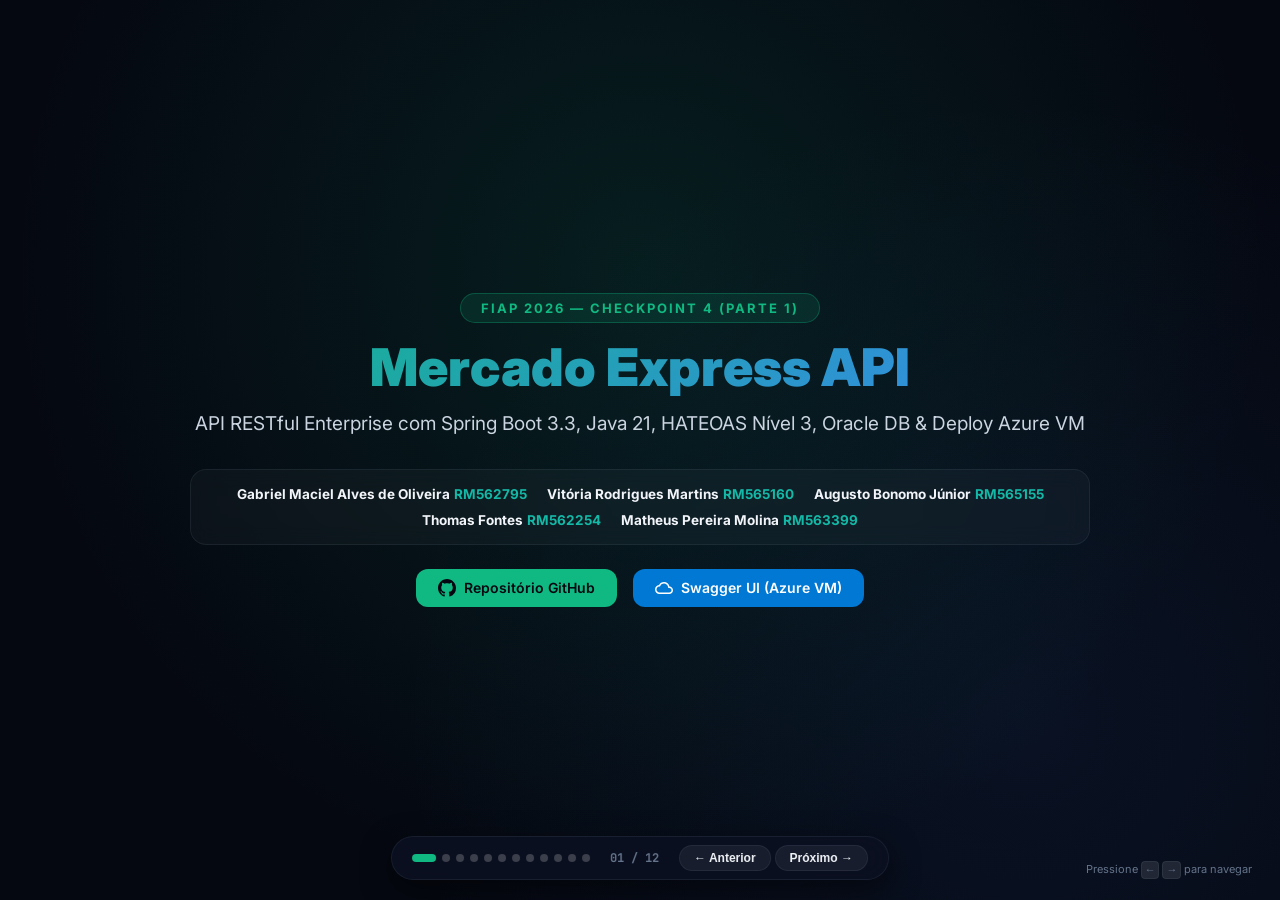
==== commit 9c207395: "docs: adicionar slide dedicado para explicacao de HATEOAS Nivel 3" ====
--- a/index.html
+++ b/index.html
@@ -531,10 +531,35 @@
       </div>
     </div>
 
-    <!-- ========== SLIDE 3: FLUXO COMPLETO DA ARQUITETURA ========== -->
-    <div class="slide">
-      <div class="slide-inner">
-        <div class="section-label">02 // FLUXO DA ARQUITETURA</div>
+    <!-- ========== SLIDE 3: O QUE É HATEOAS (DEDICADO) ========== -->
+    <div class="slide">
+      <div class="slide-inner">
+        <div class="section-label">02 // CONCEITO CHAVE</div>
+        <h2 class="slide-title">O que é <span class="highlight-gradient">HATEOAS Nível 3</span>?</h2>
+        <div class="cards-grid">
+          <div class="card">
+            <div class="card-icon">🌐</div>
+            <div class="card-title">Nível 3 de Richardson</div>
+            <div class="card-text"><strong>Hypermedia As The Engine Of Application State</strong>. É o nível máximo de maturidade REST, onde a própria API guia o cliente fornecendo hiperlinks navegáveis (<span class="inline-code">_links</span>).</div>
+          </div>
+          <div class="card">
+            <div class="card-icon">🔗</div>
+            <div class="card-title">Navegabilidade Autodocumentada</div>
+            <div class="card-text">Em vez de o cliente hardcodar URLs, o JSON retornado informa exatamente onde acessar (<span class="inline-code">self</span>), consultar todos (<span class="inline-code">todos-produtos</span>), atualizar (<span class="inline-code">atualizar</span>) e excluir (<span class="inline-code">deletar</span>).</div>
+          </div>
+          <div class="card">
+            <div class="card-icon">⚙️</div>
+            <div class="card-title">Padrão Assembler Limpo</div>
+            <div class="card-text">Usamos <span class="inline-code">MercadoModelAssembler</span> com <span class="inline-code">RepresentationModelAssemblerSupport</span> e reflexão Java (<span class="inline-code">methodOn</span>) para zero acoplamento de Strings.</div>
+          </div>
+        </div>
+      </div>
+    </div>
+
+    <!-- ========== SLIDE 4: FLUXO COMPLETO DA ARQUITETURA ========== -->
+    <div class="slide">
+      <div class="slide-inner">
+        <div class="section-label">03 // FLUXO DA ARQUITETURA</div>
         <h2 class="slide-title">Jornada de uma Requisição <span class="highlight-gradient">Passo a Passo</span></h2>
         <div class="flow-diagram">
 [ Cliente / Browser / Postman ]
@@ -565,10 +590,10 @@
       </div>
     </div>
 
-    <!-- ========== SLIDE 4: PASSO 1 - REQUISIÇÃO HTTP ========== -->
-    <div class="slide">
-      <div class="slide-inner">
-        <div class="section-label">03 // CAMADA 1 — REQUISIÇÃO HTTP</div>
+    <!-- ========== SLIDE 5: PASSO 1 - REQUISIÇÃO HTTP ========== -->
+    <div class="slide">
+      <div class="slide-inner">
+        <div class="section-label">04 // CAMADA 1 — REQUISIÇÃO HTTP</div>
         <div class="flow-step-banner">
           <div class="step-number-badge">1</div>
           <div class="step-banner-info">
@@ -591,10 +616,10 @@
       </div>
     </div>
 
-    <!-- ========== SLIDE 5: PASSO 2 - CONTROLLER ========== -->
-    <div class="slide">
-      <div class="slide-inner">
-        <div class="section-label">04 // CAMADA 2 — REST CONTROLLER</div>
+    <!-- ========== SLIDE 6: PASSO 2 - CONTROLLER ========== -->
+    <div class="slide">
+      <div class="slide-inner">
+        <div class="section-label">05 // CAMADA 2 — REST CONTROLLER</div>
         <div class="flow-step-banner">
           <div class="step-number-badge">2</div>
           <div class="step-banner-info">
@@ -620,10 +645,10 @@
       </div>
     </div>
 
-    <!-- ========== SLIDE 6: PASSO 3 - SERVICE ========== -->
-    <div class="slide">
-      <div class="slide-inner">
-        <div class="section-label">05 // CAMADA 3 — SERVICE & REGRA DE NEGÓCIO</div>
+    <!-- ========== SLIDE 7: PASSO 3 - SERVICE ========== -->
+    <div class="slide">
+      <div class="slide-inner">
+        <div class="section-label">06 // CAMADA 3 — SERVICE & REGRA DE NEGÓCIO</div>
         <div class="flow-step-banner">
           <div class="step-number-badge">3</div>
           <div class="step-banner-info">
@@ -654,10 +679,10 @@
       </div>
     </div>
 
-    <!-- ========== SLIDE 7: PASSO 4 - REPOSITORY & ORACLE ========== -->
-    <div class="slide">
-      <div class="slide-inner">
-        <div class="section-label">06 // CAMADA 4 — PERSISTÊNCIA & ORACLE DB</div>
+    <!-- ========== SLIDE 8: PASSO 4 - REPOSITORY & ORACLE ========== -->
+    <div class="slide">
+      <div class="slide-inner">
+        <div class="section-label">07 // CAMADA 4 — PERSISTÊNCIA & ORACLE DB</div>
         <div class="flow-step-banner">
           <div class="step-number-badge">4</div>
           <div class="step-banner-info">
@@ -673,10 +698,10 @@
       </div>
     </div>
 
-    <!-- ========== SLIDE 8: PASSO 5 - HATEOAS ASSEMBLER ========== -->
-    <div class="slide">
-      <div class="slide-inner">
-        <div class="section-label">07 // CAMADA 5 — MONTAGEM HATEOAS NÍVEL 3</div>
+    <!-- ========== SLIDE 9: PASSO 5 - HATEOAS ASSEMBLER ========== -->
+    <div class="slide">
+      <div class="slide-inner">
+        <div class="section-label">08 // CAMADA 5 — MONTAGEM HATEOAS NÍVEL 3</div>
         <div class="flow-step-banner">
           <div class="step-number-badge">5</div>
           <div class="step-banner-info">
@@ -700,10 +725,10 @@
       </div>
     </div>
 
-    <!-- ========== SLIDE 9: PASSO 6 - RESPOSTA HTTP 201 CREATED ========== -->
-    <div class="slide">
-      <div class="slide-inner">
-        <div class="section-label">08 // RETORNO FINAL — HTTP 201 CREATED</div>
+    <!-- ========== SLIDE 10: PASSO 6 - RESPOSTA HTTP 201 CREATED ========== -->
+    <div class="slide">
+      <div class="slide-inner">
+        <div class="section-label">09 // RETORNO FINAL — HTTP 201 CREATED</div>
         <div class="flow-step-banner">
           <div class="step-number-badge">6</div>
           <div class="step-banner-info">
@@ -733,10 +758,10 @@
       </div>
     </div>
 
-    <!-- ========== SLIDE 10: INFRAESTRUTURA & AZURE DEPLOY ========== -->
-    <div class="slide">
-      <div class="slide-inner">
-        <div class="section-label">09 // CLOUD & DEVOPS</div>
+    <!-- ========== SLIDE 11: INFRAESTRUTURA & AZURE DEPLOY ========== -->
+    <div class="slide">
+      <div class="slide-inner">
+        <div class="section-label">10 // CLOUD & DEVOPS</div>
         <h2 class="slide-title">Infraestrutura Azure & <span class="highlight-azure">Docker Multi-Stage</span></h2>
         <div class="cards-grid">
           <div class="card">
@@ -758,10 +783,10 @@
       </div>
     </div>
 
-    <!-- ========== SLIDE 11: CONCLUSÃO E EVIDÊNCIAS ========== -->
+    <!-- ========== SLIDE 12: CONCLUSÃO E EVIDÊNCIAS ========== -->
     <div class="slide">
       <div class="slide-inner" style="text-align:center">
-        <div class="section-label">10 // CONCLUSÃO</div>
+        <div class="section-label">11 // CONCLUSÃO</div>
         <h2 class="slide-title">Projeto Concluído com <span class="highlight-gradient">100% de Conformidade</span></h2>
         <div class="img-grid" style="margin-bottom:24px">
           <div class="img-card">
@@ -788,7 +813,7 @@
   <!-- Navigation Bar -->
   <div class="nav-bar">
     <div class="nav-dots" id="navDots"></div>
-    <div class="nav-counter" id="navCounter">01 / 11</div>
+    <div class="nav-counter" id="navCounter">01 / 12</div>
     <div class="nav-buttons">
       <button class="nav-btn" id="prevBtn" onclick="changeSlide(-1)">← Anterior</button>
       <button class="nav-btn" id="nextBtn" onclick="changeSlide(1)">Próximo →</button>
